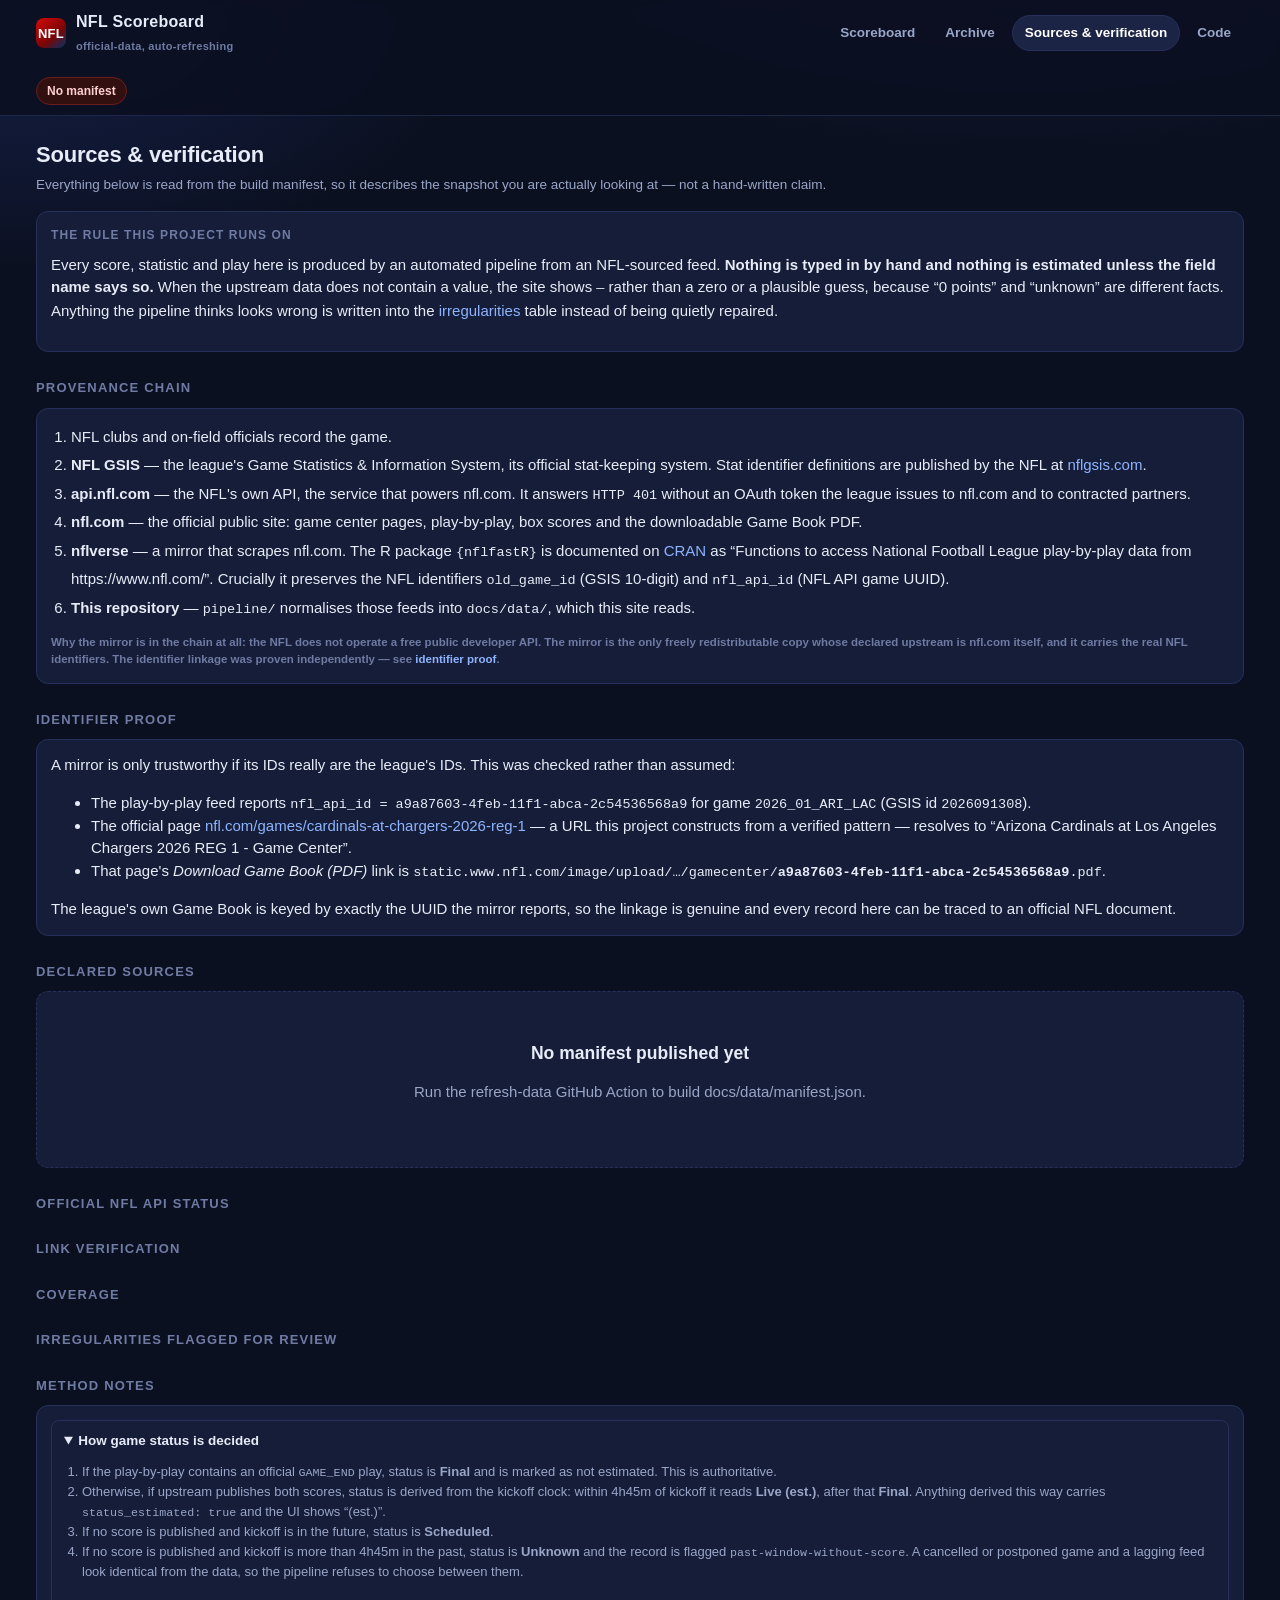
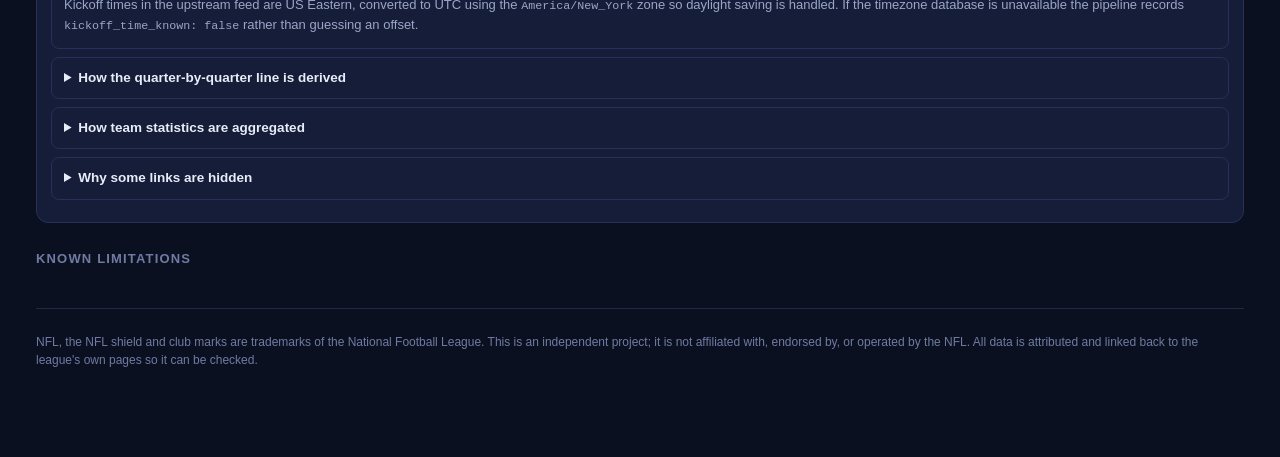
==== docs/sources.html @ b6e1b769 "feat: NFL scoreboard for every game 1999-present, built only from NFL-sourced data Implements the pr" ====
<!DOCTYPE html>
<html lang="en">
<head>
<meta charset="utf-8">
<meta name="viewport" content="width=device-width, initial-scale=1">
<title>Sources &amp; verification &mdash; NFL Scoreboard</title>
<meta name="description" content="The provenance chain, HTTP verification evidence, official NFL links, flagged irregularities and known limitations behind this scoreboard.">
<meta name="color-scheme" content="dark">
<link rel="stylesheet" href="assets/css/style.css">
</head>
<body>
<a class="skip-link" href="#main">Skip to sources</a>

<header class="site-head">
  <div class="site-head__inner">
    <div class="brand">
      <span class="brand__mark" aria-hidden="true">NFL</span>
      <span>
        <span class="brand__name">NFL Scoreboard</span><br>
        <span class="brand__sub">official-data, auto-refreshing</span>
      </span>
    </div>
    <nav class="nav" aria-label="Primary">
      <a href="index.html">Scoreboard</a>
      <a href="history.html">Archive</a>
      <a href="sources.html" aria-current="page">Sources &amp; verification</a>
      <a href="https://github.com/buffedlizard55-lab/NFLMAIN" rel="noopener noreferrer external">Code</a>
    </nav>
  </div>
  <div class="statusbar" id="statusbar" role="status" aria-live="polite">
    <span class="pill"><span class="dot"></span> Loading manifest&hellip;</span>
  </div>
</header>

<main class="wrap" id="main">
  <h1 class="page-title">Sources &amp; verification</h1>
  <p class="page-sub">Everything below is read from the build manifest, so it describes the
    snapshot you are actually looking at &mdash; not a hand-written claim.</p>

  <div id="notices"></div>

  <section class="panel">
    <h3>The rule this project runs on</h3>
    <p style="margin-top:0">Every score, statistic and play here is produced by an automated
      pipeline from an NFL-sourced feed. <strong>Nothing is typed in by hand and nothing is
      estimated unless the field name says so.</strong> When the upstream data does not
      contain a value, the site shows <span class="mono">&mdash;</span> rather than a zero
      or a plausible guess, because &ldquo;0 points&rdquo; and &ldquo;unknown&rdquo; are
      different facts. Anything the pipeline thinks looks wrong is written into the
      <a href="#irregularities">irregularities</a> table instead of being quietly repaired.</p>
  </section>

  <h2 class="section-title" id="chain">Provenance chain</h2>
  <section class="panel">
    <ol style="margin:0;padding-left:20px;line-height:1.9">
      <li>NFL clubs and on-field officials record the game.</li>
      <li><strong>NFL GSIS</strong> &mdash; the league's Game Statistics &amp; Information System,
        its official stat-keeping system. Stat identifier definitions are published by the NFL at
        <a href="http://www.nflgsis.com/gsis/Documentation/Partners/StatIDs.html" rel="noopener noreferrer external">nflgsis.com</a>.</li>
      <li><strong>api.nfl.com</strong> &mdash; the NFL's own API, the service that powers nfl.com.
        It answers <span class="mono">HTTP 401</span> without an OAuth token the league issues to
        nfl.com and to contracted partners.</li>
      <li><strong>nfl.com</strong> &mdash; the official public site: game center pages,
        play-by-play, box scores and the downloadable Game Book PDF.</li>
      <li><strong>nflverse</strong> &mdash; a mirror that scrapes nfl.com. The R package
        <span class="mono">{nflfastR}</span> is documented on
        <a href="https://cran.r-project.org/web/packages/nflfastR/refman/nflfastR.html" rel="noopener noreferrer external">CRAN</a>
        as &ldquo;Functions to access National Football League play-by-play data from
        https://www.nfl.com/&rdquo;. Crucially it preserves the NFL identifiers
        <span class="mono">old_game_id</span> (GSIS 10-digit) and
        <span class="mono">nfl_api_id</span> (NFL API game UUID).</li>
      <li><strong>This repository</strong> &mdash; <span class="mono">pipeline/</span> normalises
        those feeds into <span class="mono">docs/data/</span>, which this site reads.</li>
    </ol>
    <p class="card__meta" style="margin-bottom:0"><strong>Why the mirror is in the chain at all:</strong>
      the NFL does not operate a free public developer API. The mirror is the only freely
      redistributable copy whose declared upstream is nfl.com itself, and it carries the real NFL
      identifiers. The identifier linkage was proven independently &mdash; see
      <a href="#id-proof">identifier proof</a>.</p>
  </section>

  <h2 class="section-title" id="id-proof">Identifier proof</h2>
  <section class="panel">
    <p style="margin-top:0">A mirror is only trustworthy if its IDs really are the league's IDs.
      This was checked rather than assumed:</p>
    <ul style="margin-top:0">
      <li>The play-by-play feed reports <span class="mono">nfl_api_id =
        a9a87603-4feb-11f1-abca-2c54536568a9</span> for game
        <span class="mono">2026_01_ARI_LAC</span> (GSIS id <span class="mono">2026091308</span>).</li>
      <li>The official page
        <a href="https://www.nfl.com/games/cardinals-at-chargers-2026-reg-1" rel="noopener noreferrer external">nfl.com/games/cardinals-at-chargers-2026-reg-1</a>
        &mdash; a URL this project constructs from a verified pattern &mdash; resolves to
        &ldquo;Arizona Cardinals at Los Angeles Chargers 2026 REG 1 - Game Center&rdquo;.</li>
      <li>That page's <em>Download Game Book (PDF)</em> link is
        <span class="mono">static.www.nfl.com/image/upload/&hellip;/gamecenter/<strong>a9a87603-4feb-11f1-abca-2c54536568a9</strong>.pdf</span>.</li>
    </ul>
    <p style="margin-bottom:0">The league's own Game Book is keyed by exactly the UUID the mirror
      reports, so the linkage is genuine and every record here can be traced to an official NFL
      document.</p>
  </section>

  <h2 class="section-title" id="sources">Declared sources</h2>
  <div id="sourcesHost"><div class="spinner" role="progressbar" aria-label="Loading"></div></div>

  <h2 class="section-title" id="official-api">Official NFL API status</h2>
  <div id="apiHost"></div>

  <h2 class="section-title" id="links">Link verification</h2>
  <div id="linksHost"></div>

  <h2 class="section-title" id="coverage">Coverage</h2>
  <div id="coverageHost"></div>

  <h2 class="section-title" id="irregularities">Irregularities flagged for review</h2>
  <div id="irrHost"></div>

  <h2 class="section-title" id="method">Method notes</h2>
  <section class="panel">
    <details class="detail" open>
      <summary>How game status is decided</summary>
      <div>
        <ol style="margin:0;padding-left:18px">
          <li>If the play-by-play contains an official <span class="mono">GAME_END</span> play,
            status is <strong>Final</strong> and is marked as not estimated. This is authoritative.</li>
          <li>Otherwise, if upstream publishes both scores, status is derived from the kickoff
            clock: within 4h45m of kickoff it reads <strong>Live (est.)</strong>, after that
            <strong>Final</strong>. Anything derived this way carries
            <span class="mono">status_estimated: true</span> and the UI shows &ldquo;(est.)&rdquo;.</li>
          <li>If no score is published and kickoff is in the future, status is <strong>Scheduled</strong>.</li>
          <li>If no score is published and kickoff is more than 4h45m in the past, status is
            <strong>Unknown</strong> and the record is flagged
            <span class="mono">past-window-without-score</span>. A cancelled or postponed game and a
            lagging feed look identical from the data, so the pipeline refuses to choose between them.</li>
        </ol>
        <p style="margin-bottom:0">Kickoff times in the upstream feed are US Eastern, converted to UTC
          using the <span class="mono">America/New_York</span> zone so daylight saving is handled.
          If the timezone database is unavailable the pipeline records
          <span class="mono">kickoff_time_known: false</span> rather than guessing an offset.</p>
      </div>
    </details>
    <details class="detail">
      <summary>How the quarter-by-quarter line is derived</summary>
      <div>Taken from the running score published on each official play
        (<span class="mono">total_home_score</span> / <span class="mono">total_away_score</span>).
        Each quarter's points are the difference from the previous quarter's running total. Quarters
        with no scored plays upstream are omitted rather than shown as zero. The line is cross-checked
        against the scheduled final score and any disagreement is flagged.</div>
    </details>
    <details class="detail">
      <summary>How team statistics are aggregated</summary>
      <div>Every team and player figure on a game page is a sum of the per-play values published
        upstream. Nothing is modelled, projected or estimated. Fields the feed does not publish for a
        game (for example time of possession on older seasons) render as
        <span class="mono">&mdash;</span>.</div>
    </details>
    <details class="detail">
      <summary>Why some links are hidden</summary>
      <div><span class="mono">pipeline/verify_links.py</span> fetches the nfl.com URLs this project
        constructs and records the real HTTP outcome. A link that did not resolve is hidden and
        reported below, because a link to a 404 is worse than no link. Links that were not sampled are
        still shown: the URL pattern itself was verified against live nfl.com pages.</div>
    </details>
  </section>

  <h2 class="section-title" id="limits">Known limitations</h2>
  <div id="limitsHost"></div>

  <footer class="site-foot">
    <p>NFL, the NFL shield and club marks are trademarks of the National Football League. This is an
      independent project; it is not affiliated with, endorsed by, or operated by the NFL. All data is
      attributed and linked back to the league's own pages so it can be checked.</p>
    <p id="footMeta"></p>
  </footer>
</main>

<script src="assets/js/common.js"></script>
<script src="assets/js/sources.js"></script>
</body>
</html>
---- docs/assets/css/style.css ----
/* ==========================================================================
   NFLMAIN scoreboard - single stylesheet, no external dependencies.

   Deliberately dependency-free: no CDN, no webfont, no framework. A GitHub Pages
   site that waits on a third-party asset is a site that breaks when that asset
   changes. System fonts + hand-written CSS = fewer ways to fail.
   ========================================================================== */

:root {
  --bg: #0b1020;
  --bg-2: #111831;
  --panel: #151d38;
  --panel-2: #1b2444;
  --line: #26305a;
  --line-soft: #1e2748;
  --text: #e8ecf8;
  --text-dim: #9aa6c8;
  --text-faint: #6f7ba3;
  --accent: #d50a0a;
  --accent-2: #013369;
  --ok: #2ecc71;
  --warn: #f5a623;
  --bad: #ff5b5b;
  --live: #ff3b30;
  --radius: 12px;
  --radius-sm: 8px;
  --shadow: 0 1px 2px rgba(0, 0, 0, .4), 0 8px 24px rgba(0, 0, 0, .25);
  --mono: ui-monospace, SFMono-Regular, "SF Mono", Menlo, Consolas, "Liberation Mono", monospace;
  --sans: -apple-system, BlinkMacSystemFont, "Segoe UI", Roboto, Helvetica, Arial, sans-serif;
}

* { box-sizing: border-box; }

html { -webkit-text-size-adjust: 100%; }

body {
  margin: 0;
  background:
    radial-gradient(1200px 600px at 80% -10%, #1a2450 0%, transparent 60%),
    radial-gradient(900px 500px at 0% 0%, #16204a 0%, transparent 55%),
    var(--bg);
  color: var(--text);
  font-family: var(--sans);
  font-size: 15px;
  line-height: 1.5;
  min-height: 100vh;
}

a { color: #8fb4ff; text-decoration: none; }
a:hover { text-decoration: underline; }

code, .mono { font-family: var(--mono); font-size: .9em; }

/* ---------------------------------------------------------------- layout */

.wrap { max-width: 1240px; margin: 0 auto; padding: 0 16px 64px; }

.skip-link {
  position: absolute; left: -9999px; top: 0;
  background: var(--accent); color: #fff; padding: 8px 14px; border-radius: 0 0 8px 0;
  z-index: 100;
}
.skip-link:focus { left: 0; }

/* ---------------------------------------------------------------- header */

.site-head {
  position: sticky; top: 0; z-index: 40;
  background: rgba(11, 16, 32, .92);
  backdrop-filter: saturate(140%) blur(8px);
  border-bottom: 1px solid var(--line-soft);
}
.site-head__inner {
  max-width: 1240px; margin: 0 auto; padding: 10px 16px;
  display: flex; align-items: center; gap: 16px; flex-wrap: wrap;
}
.brand { display: flex; align-items: center; gap: 10px; font-weight: 800; letter-spacing: .3px; }
.brand__mark {
  width: 30px; height: 30px; border-radius: 8px; flex: 0 0 auto;
  background: linear-gradient(140deg, var(--accent) 0%, #7a0505 60%, var(--accent-2) 100%);
  display: grid; place-items: center; font-size: 13px; color: #fff; font-weight: 900;
}
.brand__name { font-size: 16px; }
.brand__sub { font-size: 11px; color: var(--text-faint); font-weight: 600; }

.nav { display: flex; gap: 4px; margin-left: auto; flex-wrap: wrap; }
.nav a {
  padding: 7px 12px; border-radius: 999px; color: var(--text-dim);
  font-weight: 600; font-size: 13.5px; border: 1px solid transparent;
}
.nav a:hover { color: var(--text); background: var(--panel); text-decoration: none; }
.nav a[aria-current="page"] {
  color: #fff; background: var(--panel-2); border-color: var(--line);
}

/* ---------------------------------------------------------------- status bar */

.statusbar {
  display: flex; align-items: center; gap: 10px; flex-wrap: wrap;
  padding: 10px 16px; max-width: 1240px; margin: 0 auto;
  font-size: 12.5px; color: var(--text-dim);
}
.pill {
  display: inline-flex; align-items: center; gap: 6px;
  padding: 4px 10px; border-radius: 999px;
  background: var(--panel); border: 1px solid var(--line);
  font-weight: 600; font-size: 12px; white-space: nowrap;
}
.pill--ok { color: #baf5d0; border-color: #1d5c3a; background: #10311f; }
.pill--warn { color: #ffe2b0; border-color: #6b4a12; background: #33240a; }
.pill--bad { color: #ffd0d0; border-color: #6b1d1d; background: #331010; }
.pill--live { color: #fff; border-color: #7a1a14; background: #3a100c; }
.dot {
  width: 7px; height: 7px; border-radius: 50%; background: currentColor; flex: 0 0 auto;
}
.dot--pulse { animation: pulse 1.6s ease-in-out infinite; }
@keyframes pulse { 0%, 100% { opacity: 1; } 50% { opacity: .25; } }

/* ---------------------------------------------------------------- controls */

.controls {
  display: flex; gap: 10px; flex-wrap: wrap; align-items: flex-end;
  background: var(--panel); border: 1px solid var(--line);
  border-radius: var(--radius); padding: 14px; margin: 16px 0;
}
.field { display: flex; flex-direction: column; gap: 5px; }
.field > label { font-size: 11px; text-transform: uppercase; letter-spacing: .07em; color: var(--text-faint); font-weight: 700; }
select, input[type="search"], input[type="text"], input[type="number"] {
  background: var(--bg-2); color: var(--text);
  border: 1px solid var(--line); border-radius: var(--radius-sm);
  padding: 8px 10px; font-size: 14px; font-family: inherit; min-width: 130px;
}
select:focus, input:focus, button:focus-visible, a:focus-visible {
  outline: 2px solid #6d9dff; outline-offset: 2px;
}
input[type="search"] { min-width: 220px; }

.btn {
  background: var(--panel-2); color: var(--text); border: 1px solid var(--line);
  border-radius: var(--radius-sm); padding: 8px 14px; font-size: 14px;
  font-weight: 600; cursor: pointer; font-family: inherit;
}
.btn:hover { background: #222c54; }
.btn--primary { background: var(--accent); border-color: #a00808; color: #fff; }
.btn--primary:hover { background: #ef1414; }
.btn:disabled { opacity: .45; cursor: not-allowed; }

.seg { display: inline-flex; background: var(--bg-2); border: 1px solid var(--line); border-radius: var(--radius-sm); overflow: hidden; }
.seg button {
  background: transparent; border: 0; color: var(--text-dim); padding: 8px 13px;
  font-size: 13px; font-weight: 700; cursor: pointer; font-family: inherit;
}
.seg button[aria-pressed="true"] { background: var(--panel-2); color: #fff; }

.weeknav { display: flex; gap: 6px; overflow-x: auto; padding: 2px 0 6px; scrollbar-width: thin; }
.weeknav button {
  flex: 0 0 auto; background: var(--panel); border: 1px solid var(--line);
  color: var(--text-dim); border-radius: 999px; padding: 6px 12px;
  font-size: 12.5px; font-weight: 700; cursor: pointer; font-family: inherit;
}
.weeknav button[aria-pressed="true"] { background: var(--accent); border-color: var(--accent); color: #fff; }
.weeknav button .wnum { opacity: .8; font-weight: 600; }

/* ---------------------------------------------------------------- headings */

.page-title { font-size: 22px; margin: 22px 0 4px; font-weight: 800; letter-spacing: -.2px; }
.page-sub { color: var(--text-dim); margin: 0 0 16px; font-size: 13.5px; }
.section-title { font-size: 13px; text-transform: uppercase; letter-spacing: .09em; color: var(--text-faint); font-weight: 800; margin: 26px 0 10px; }

/* ---------------------------------------------------------------- game cards */

.grid {
  display: grid; gap: 12px;
  grid-template-columns: repeat(auto-fill, minmax(330px, 1fr));
}

.card {
  background: linear-gradient(180deg, var(--panel) 0%, var(--bg-2) 100%);
  border: 1px solid var(--line); border-radius: var(--radius);
  padding: 12px; display: flex; flex-direction: column; gap: 10px;
  box-shadow: var(--shadow); position: relative; overflow: hidden;
}
.card::before {
  content: ""; position: absolute; inset: 0 auto 0 0; width: 3px;
  background: var(--card-accent, var(--accent));
  opacity: .9;
}
.card--live { border-color: #6b2a22; }
.card--live::after {
  content: ""; position: absolute; inset: 0;
  background: radial-gradient(400px 120px at 100% 0%, rgba(255, 59, 48, .12), transparent 70%);
  pointer-events: none;
}
.card__top { display: flex; align-items: center; justify-content: space-between; gap: 8px; }
.card__meta { font-size: 11.5px; color: var(--text-faint); font-weight: 600; }

.badge {
  font-size: 10.5px; font-weight: 800; letter-spacing: .06em; text-transform: uppercase;
  padding: 3px 8px; border-radius: 999px; border: 1px solid var(--line);
  background: var(--bg-2); color: var(--text-dim); white-space: nowrap;
}
.badge--final { color: #cfd8f5; }
.badge--live { background: #4a120d; border-color: #8c2b21; color: #ffd7d3; }
.badge--sched { background: #0f2b1c; border-color: #1d5c3a; color: #baf5d0; }
.badge--unknown { background: #33240a; border-color: #6b4a12; color: #ffe2b0; }

.teamrow { display: grid; grid-template-columns: 28px 1fr auto; gap: 10px; align-items: center; }
.teamrow + .teamrow { margin-top: 6px; }
.teamrow__name { font-weight: 700; font-size: 14.5px; display: flex; align-items: baseline; gap: 7px; min-width: 0; }
.teamrow__abbr { font-size: 11px; color: var(--text-faint); font-weight: 700; letter-spacing: .05em; }
.teamrow__score { font-variant-numeric: tabular-nums; font-weight: 800; font-size: 19px; min-width: 34px; text-align: right; }
.teamrow--winner .teamrow__name { color: #fff; }
.teamrow--loser .teamrow__name, .teamrow--loser .teamrow__score { color: var(--text-dim); }
.teamrow--winner .teamrow__score { color: #fff; }

.logo {
  width: 28px; height: 28px; object-fit: contain; border-radius: 4px;
  background: #fff0; display: block;
}
.logo--sm { width: 20px; height: 20px; }
.logo--lg { width: 52px; height: 52px; }
.logo-ph {
  width: 28px; height: 28px; border-radius: 6px; display: grid; place-items: center;
  background: var(--panel-2); border: 1px solid var(--line);
  font-size: 10px; font-weight: 800; color: var(--text-dim);
}

.qline {
  display: grid; gap: 4px; font-size: 11.5px; color: var(--text-dim);
  border-top: 1px solid var(--line-soft); padding-top: 8px;
  font-variant-numeric: tabular-nums;
}
.qline table { width: 100%; border-collapse: collapse; }
.qline th, .qline td { text-align: center; padding: 2px 4px; font-weight: 600; }
.qline th { color: var(--text-faint); font-size: 10px; text-transform: uppercase; letter-spacing: .05em; }
.qline td:first-child, .qline th:first-child { text-align: left; }

.card__foot { display: flex; align-items: center; justify-content: space-between; gap: 8px; border-top: 1px solid var(--line-soft); padding-top: 8px; }
.card__venue { font-size: 11.5px; color: var(--text-faint); min-width: 0; overflow: hidden; text-overflow: ellipsis; white-space: nowrap; }
.card__links { display: flex; gap: 6px; flex: 0 0 auto; }
.linkbtn {
  font-size: 11.5px; font-weight: 700; padding: 4px 9px; border-radius: 999px;
  border: 1px solid var(--line); background: var(--bg-2); color: var(--text-dim);
}
.linkbtn:hover { color: #fff; border-color: #3a4a86; text-decoration: none; }
.linkbtn--nfl { color: #ffd7d3; border-color: #6b2a22; background: #2a100d; }
.linkbtn--nfl:hover { background: #3d1712; }

.flag {
  display: inline-flex; align-items: center; gap: 5px;
  font-size: 11px; color: #ffe2b0; background: #33240a;
  border: 1px solid #6b4a12; border-radius: 6px; padding: 2px 7px;
}

/* ---------------------------------------------------------------- game detail */

.gamehead {
  background: linear-gradient(180deg, var(--panel) 0%, var(--bg-2) 100%);
  border: 1px solid var(--line); border-radius: var(--radius);
  padding: 18px; margin: 16px 0; box-shadow: var(--shadow);
}
.matchup { display: grid; grid-template-columns: 1fr auto 1fr; gap: 16px; align-items: center; }
.matchup__side { display: flex; flex-direction: column; align-items: center; gap: 8px; text-align: center; }
.matchup__side--away { align-items: flex-start; text-align: left; }
.matchup__side--home { align-items: flex-end; text-align: right; }
.matchup__side .row { display: flex; align-items: center; gap: 10px; }
.matchup__side--home .row { flex-direction: row-reverse; }
.matchup__name { font-weight: 800; font-size: 17px; }
.matchup__score { font-size: 40px; font-weight: 900; line-height: 1; font-variant-numeric: tabular-nums; }
.matchup__mid { text-align: center; color: var(--text-dim); font-size: 12px; }
.matchup__record { font-size: 12px; color: var(--text-faint); }

@media (max-width: 640px) {
  .matchup { grid-template-columns: 1fr; gap: 12px; }
  .matchup__side, .matchup__side--away, .matchup__side--home { align-items: center; text-align: center; }
  .matchup__side--home .row { flex-direction: row; }
  .matchup__score { font-size: 32px; }
}

.panels { display: grid; gap: 12px; grid-template-columns: repeat(auto-fit, minmax(300px, 1fr)); }
.panel {
  background: var(--panel); border: 1px solid var(--line);
  border-radius: var(--radius); padding: 14px;
}
.panel h3 { margin: 0 0 10px; font-size: 12px; text-transform: uppercase; letter-spacing: .09em; color: var(--text-faint); }

.kv { display: grid; grid-template-columns: auto 1fr; gap: 4px 12px; font-size: 13px; }
.kv dt { color: var(--text-faint); }
.kv dd { margin: 0; font-weight: 600; text-align: right; word-break: break-word; }

table.data { width: 100%; border-collapse: collapse; font-size: 13px; }
table.data th {
  text-align: left; font-size: 10.5px; text-transform: uppercase; letter-spacing: .06em;
  color: var(--text-faint); border-bottom: 1px solid var(--line); padding: 6px 8px;
  position: sticky; top: 0; background: var(--panel); z-index: 1;
}
table.data td { padding: 6px 8px; border-bottom: 1px solid var(--line-soft); vertical-align: top; }
table.data tbody tr:hover { background: var(--panel-2); }
table.data td.num, table.data th.num { text-align: right; font-variant-numeric: tabular-nums; }
table.data tr.is-score td { background: rgba(213, 10, 10, .08); }
table.data tr.is-score:hover td { background: rgba(213, 10, 10, .14); }

.pbp-scroll { max-height: 68vh; overflow: auto; border: 1px solid var(--line); border-radius: var(--radius-sm); }
.pbp-desc { max-width: 62ch; }
.pbp-clock { font-family: var(--mono); font-size: 12px; color: var(--text-dim); white-space: nowrap; }
.tag {
  display: inline-block; font-size: 10px; font-weight: 800; letter-spacing: .04em;
  padding: 1px 6px; border-radius: 4px; background: var(--panel-2);
  border: 1px solid var(--line); color: var(--text-dim); margin-left: 6px;
  text-transform: uppercase; vertical-align: 1px;
}
.tag--td { background: #3a100c; border-color: #8c2b21; color: #ffd7d3; }
.tag--fg { background: #33240a; border-color: #6b4a12; color: #ffe2b0; }
.tag--to { background: #10233a; border-color: #1d4a6b; color: #cfe8ff; }
.tag--pen { background: #2a1030; border-color: #6b2a7a; color: #f0d7ff; }

/* ---------------------------------------------------------------- archive */

.season-grid { display: grid; gap: 10px; grid-template-columns: repeat(auto-fill, minmax(150px, 1fr)); }
.season-card {
  background: var(--panel); border: 1px solid var(--line); border-radius: var(--radius-sm);
  padding: 12px; cursor: pointer; text-align: left; font-family: inherit; color: var(--text);
}
.season-card:hover { border-color: #3a4a86; background: var(--panel-2); }
.season-card[aria-pressed="true"] { border-color: var(--accent); background: #2a100d; }
.season-card__yr { font-size: 19px; font-weight: 800; }
.season-card__n { font-size: 11.5px; color: var(--text-faint); }

.list { display: flex; flex-direction: column; gap: 6px; }
.list-row {
  display: grid; grid-template-columns: 76px 1fr auto auto; gap: 10px; align-items: center;
  background: var(--panel); border: 1px solid var(--line); border-radius: var(--radius-sm);
  padding: 9px 12px;
}
.list-row:hover { border-color: #3a4a86; }
.list-row__wk { font-size: 11.5px; color: var(--text-faint); font-weight: 700; }
.list-row__teams { font-weight: 600; font-size: 14px; min-width: 0; overflow: hidden; text-overflow: ellipsis; white-space: nowrap; }
.list-row__score { font-weight: 800; font-variant-numeric: tabular-nums; }

/* ---------------------------------------------------------------- notices */

.notice {
  border: 1px solid var(--line); border-radius: var(--radius);
  padding: 12px 14px; margin: 12px 0; font-size: 13.5px; background: var(--panel);
}
.notice--warn { border-color: #6b4a12; background: #241a08; color: #ffe9c4; }
.notice--bad { border-color: #6b1d1d; background: #260e0e; color: #ffd6d6; }
.notice--info { border-color: #1d4a6b; background: #0c1c2c; color: #d3e8ff; }
.notice h4 { margin: 0 0 6px; font-size: 12px; text-transform: uppercase; letter-spacing: .08em; }
.notice ul { margin: 6px 0 0; padding-left: 20px; }

.empty {
  text-align: center; padding: 48px 16px; color: var(--text-dim);
  border: 1px dashed var(--line); border-radius: var(--radius); background: var(--panel);
}
.empty h3 { margin: 0 0 6px; color: var(--text); }

.spinner {
  width: 22px; height: 22px; border-radius: 50%;
  border: 3px solid var(--line); border-top-color: var(--accent);
  animation: spin .8s linear infinite; margin: 24px auto;
}
@keyframes spin { to { transform: rotate(360deg); } }

/* ---------------------------------------------------------------- footer */

.site-foot {
  border-top: 1px solid var(--line-soft); margin-top: 40px; padding: 20px 0;
  color: var(--text-faint); font-size: 12px;
}
.site-foot p { margin: 4px 0; }
.site-foot a { color: var(--text-dim); }

.src-table { width: 100%; border-collapse: collapse; font-size: 12.5px; }
.src-table th, .src-table td { text-align: left; padding: 7px 8px; border-bottom: 1px solid var(--line-soft); vertical-align: top; }
.src-table th { color: var(--text-faint); font-size: 10.5px; text-transform: uppercase; letter-spacing: .06em; }
.src-table code { font-size: 11.5px; word-break: break-all; }

.chip {
  display: inline-block; padding: 2px 8px; border-radius: 999px; font-size: 11px;
  font-weight: 700; background: var(--panel-2); border: 1px solid var(--line);
  color: var(--text-dim); margin: 0 4px 4px 0;
}
.chip--official { color: #ffd7d3; border-color: #6b2a22; background: #2a100d; }
.chip--crosscheck { color: #ffe2b0; border-color: #6b4a12; background: #33240a; }
.chip--retired { color: var(--text-faint); text-decoration: line-through; }

details.detail { border: 1px solid var(--line); border-radius: var(--radius-sm); background: var(--panel); margin-bottom: 8px; }
details.detail > summary { cursor: pointer; padding: 10px 12px; font-weight: 700; font-size: 13.5px; }
details.detail > div { padding: 0 12px 12px; font-size: 13px; color: var(--text-dim); }

.sr-only {
  position: absolute; width: 1px; height: 1px; padding: 0; margin: -1px;
  overflow: hidden; clip: rect(0, 0, 0, 0); white-space: nowrap; border: 0;
}

@media (prefers-reduced-motion: reduce) {
  * { animation: none !important; transition: none !important; }
}
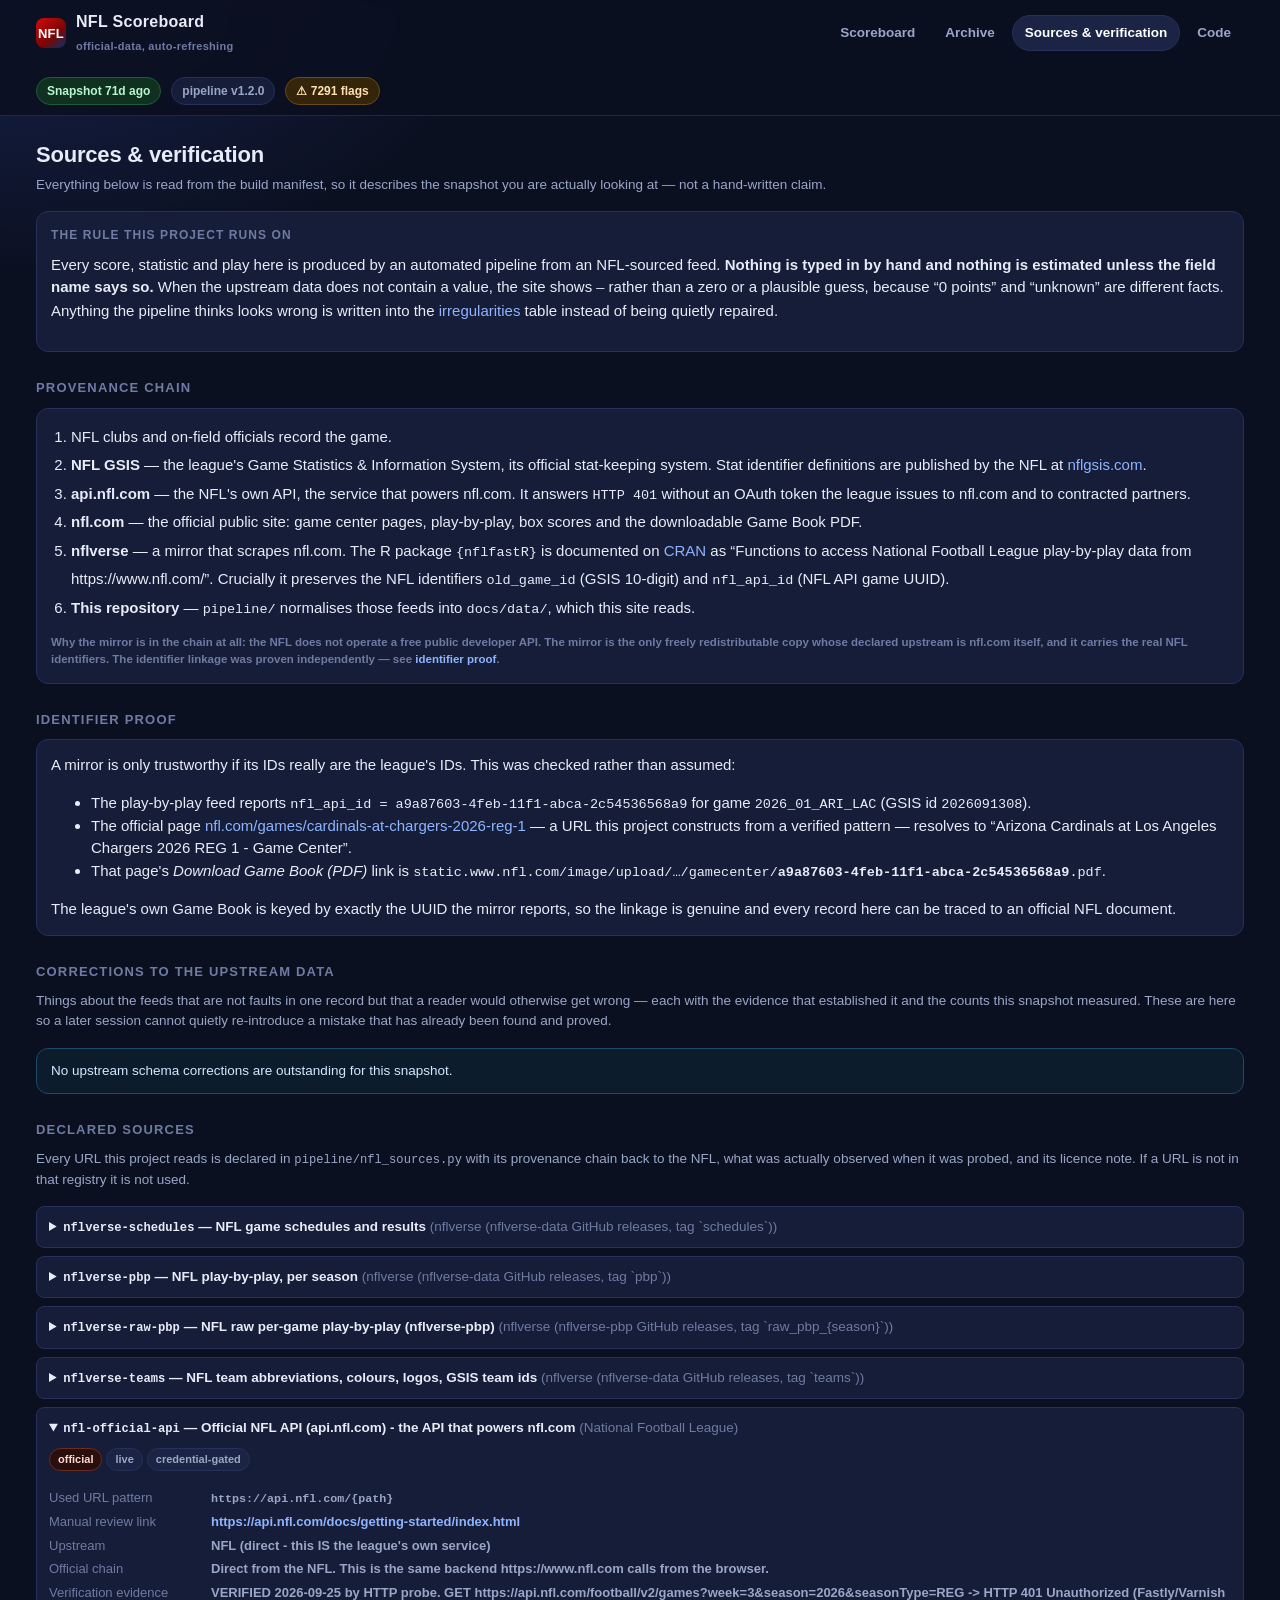
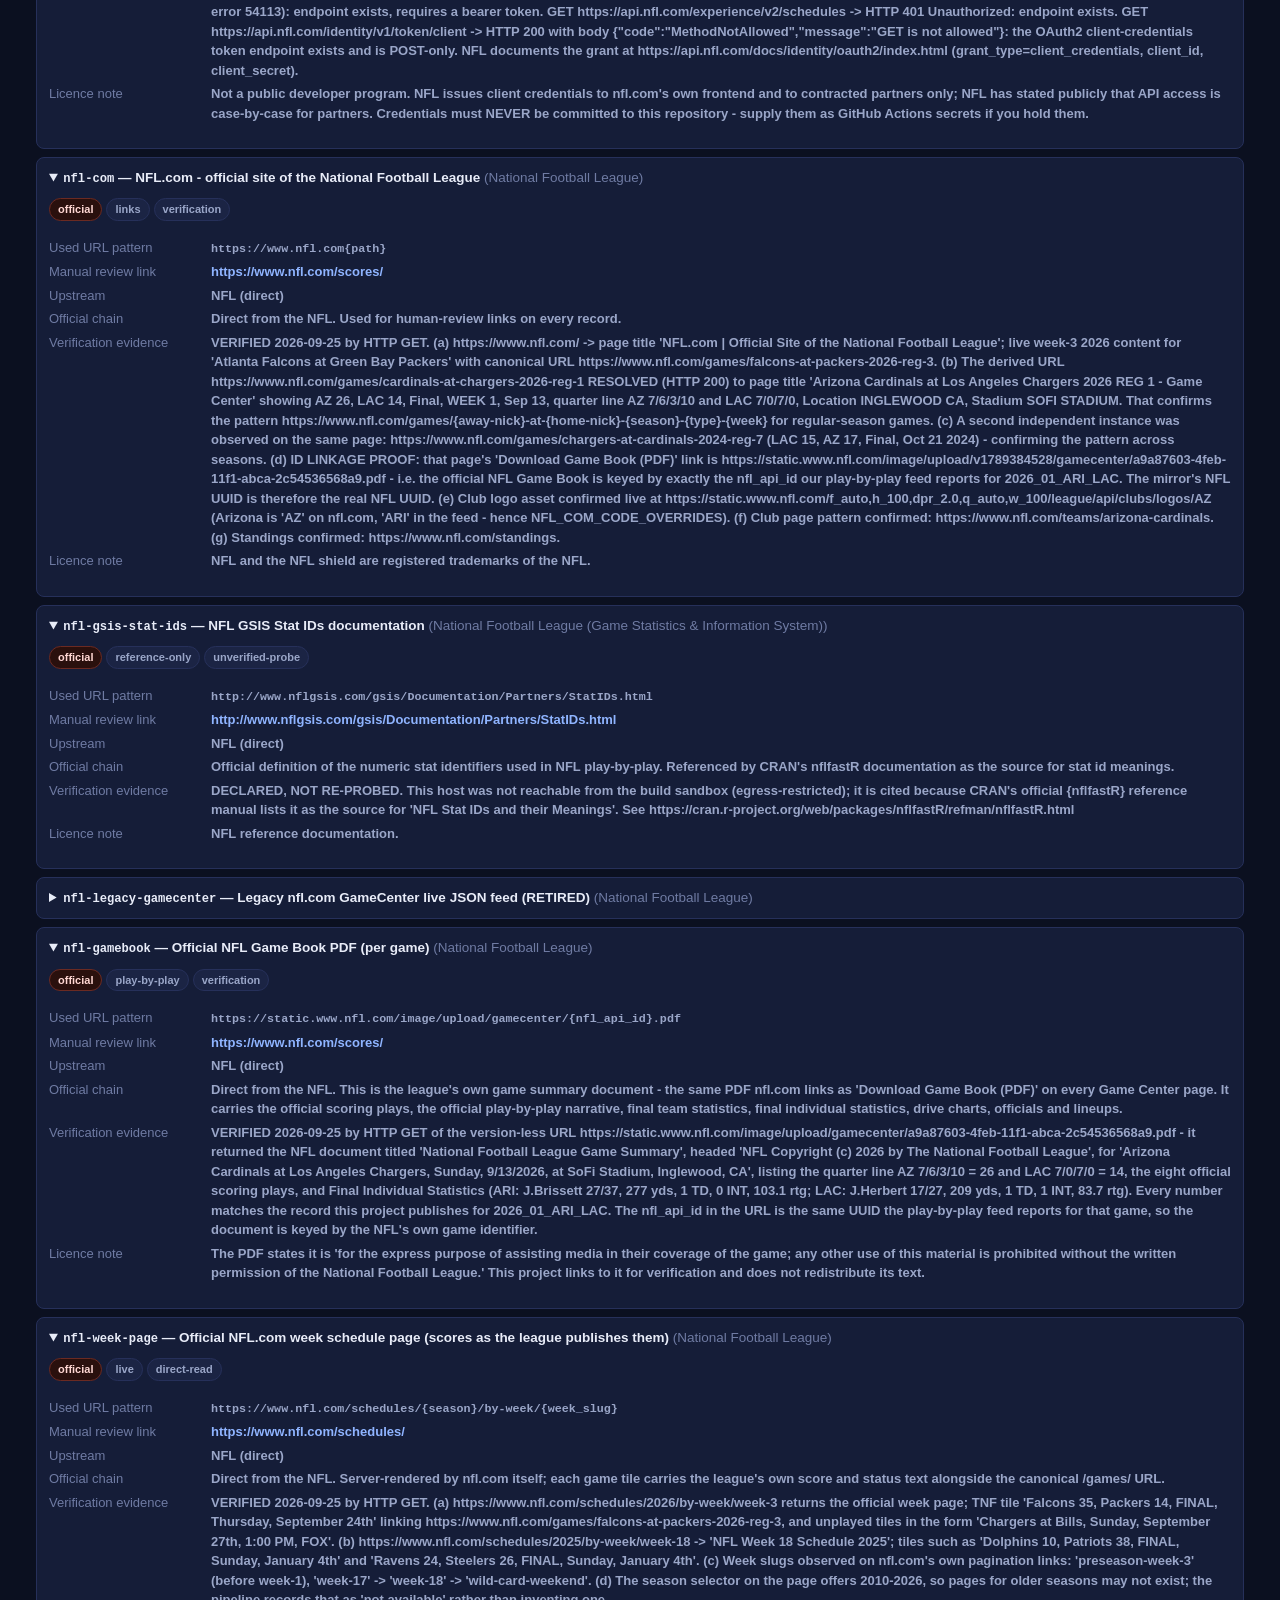
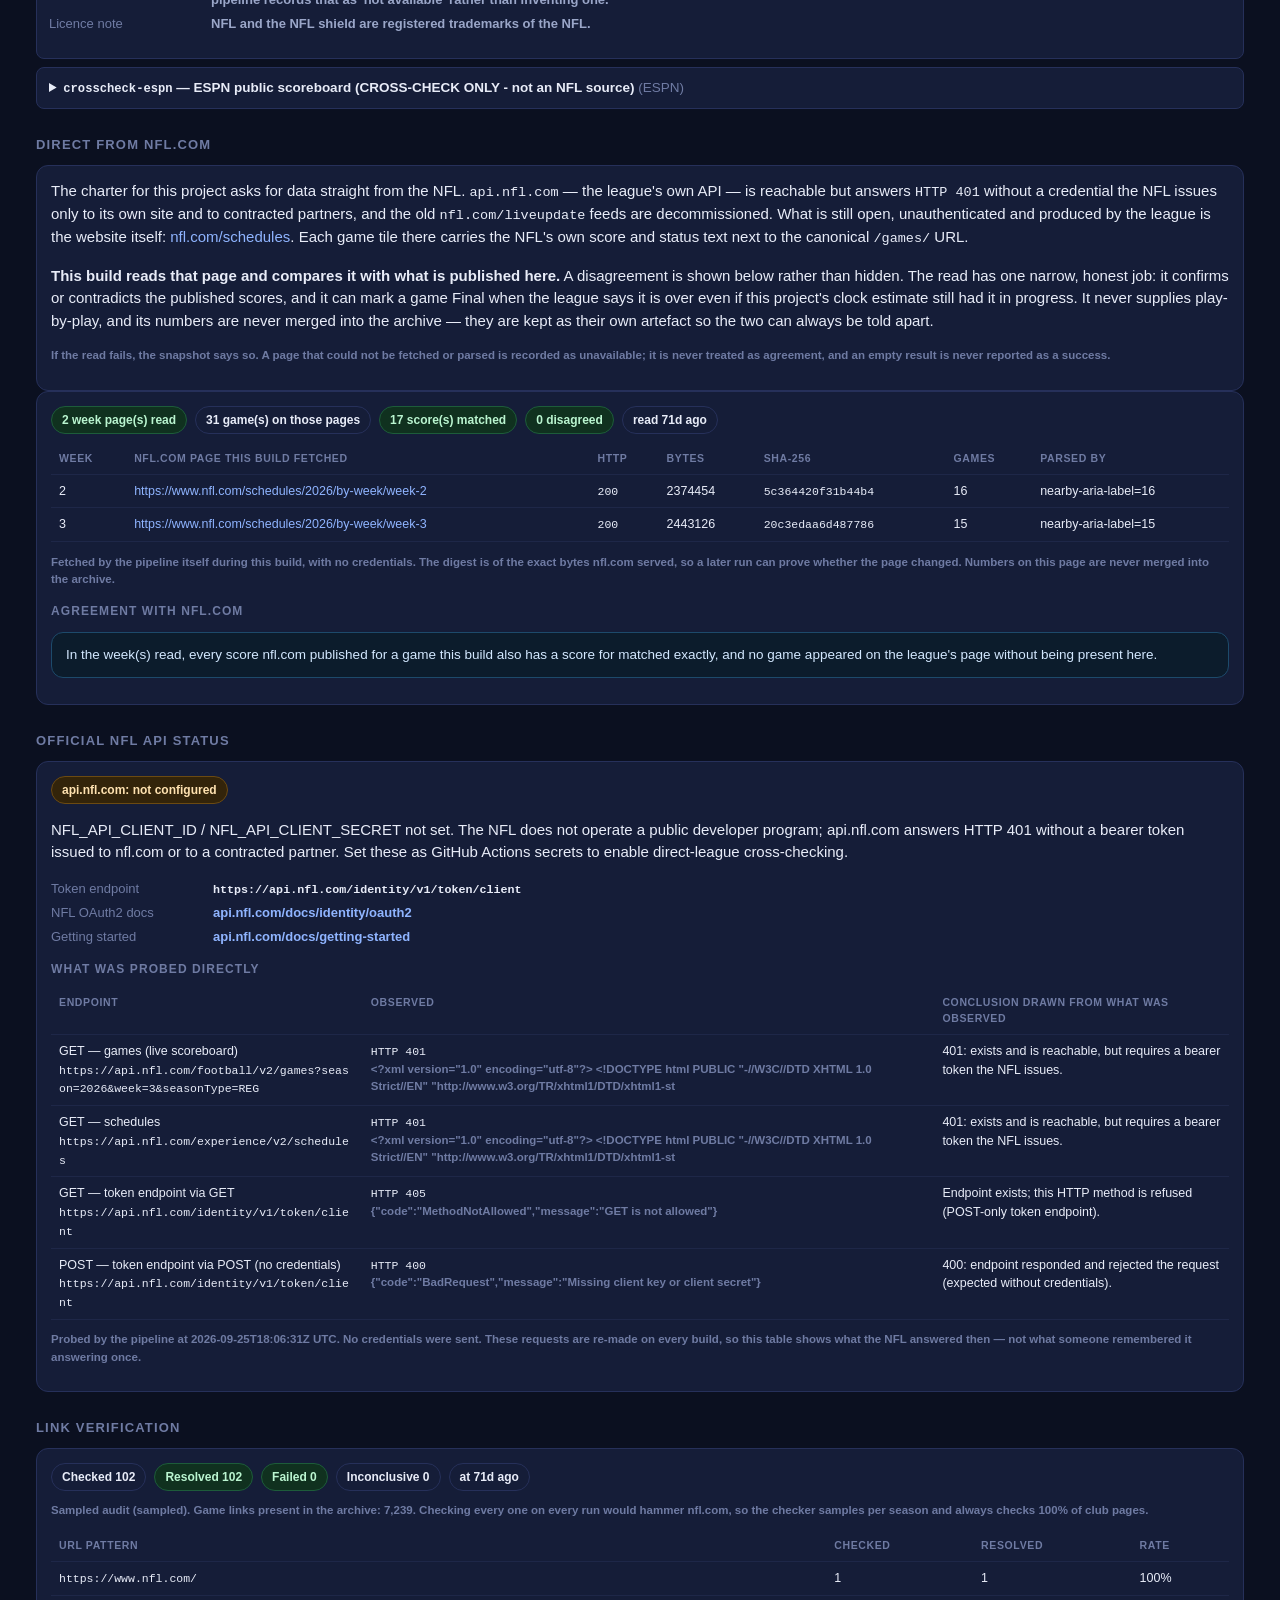
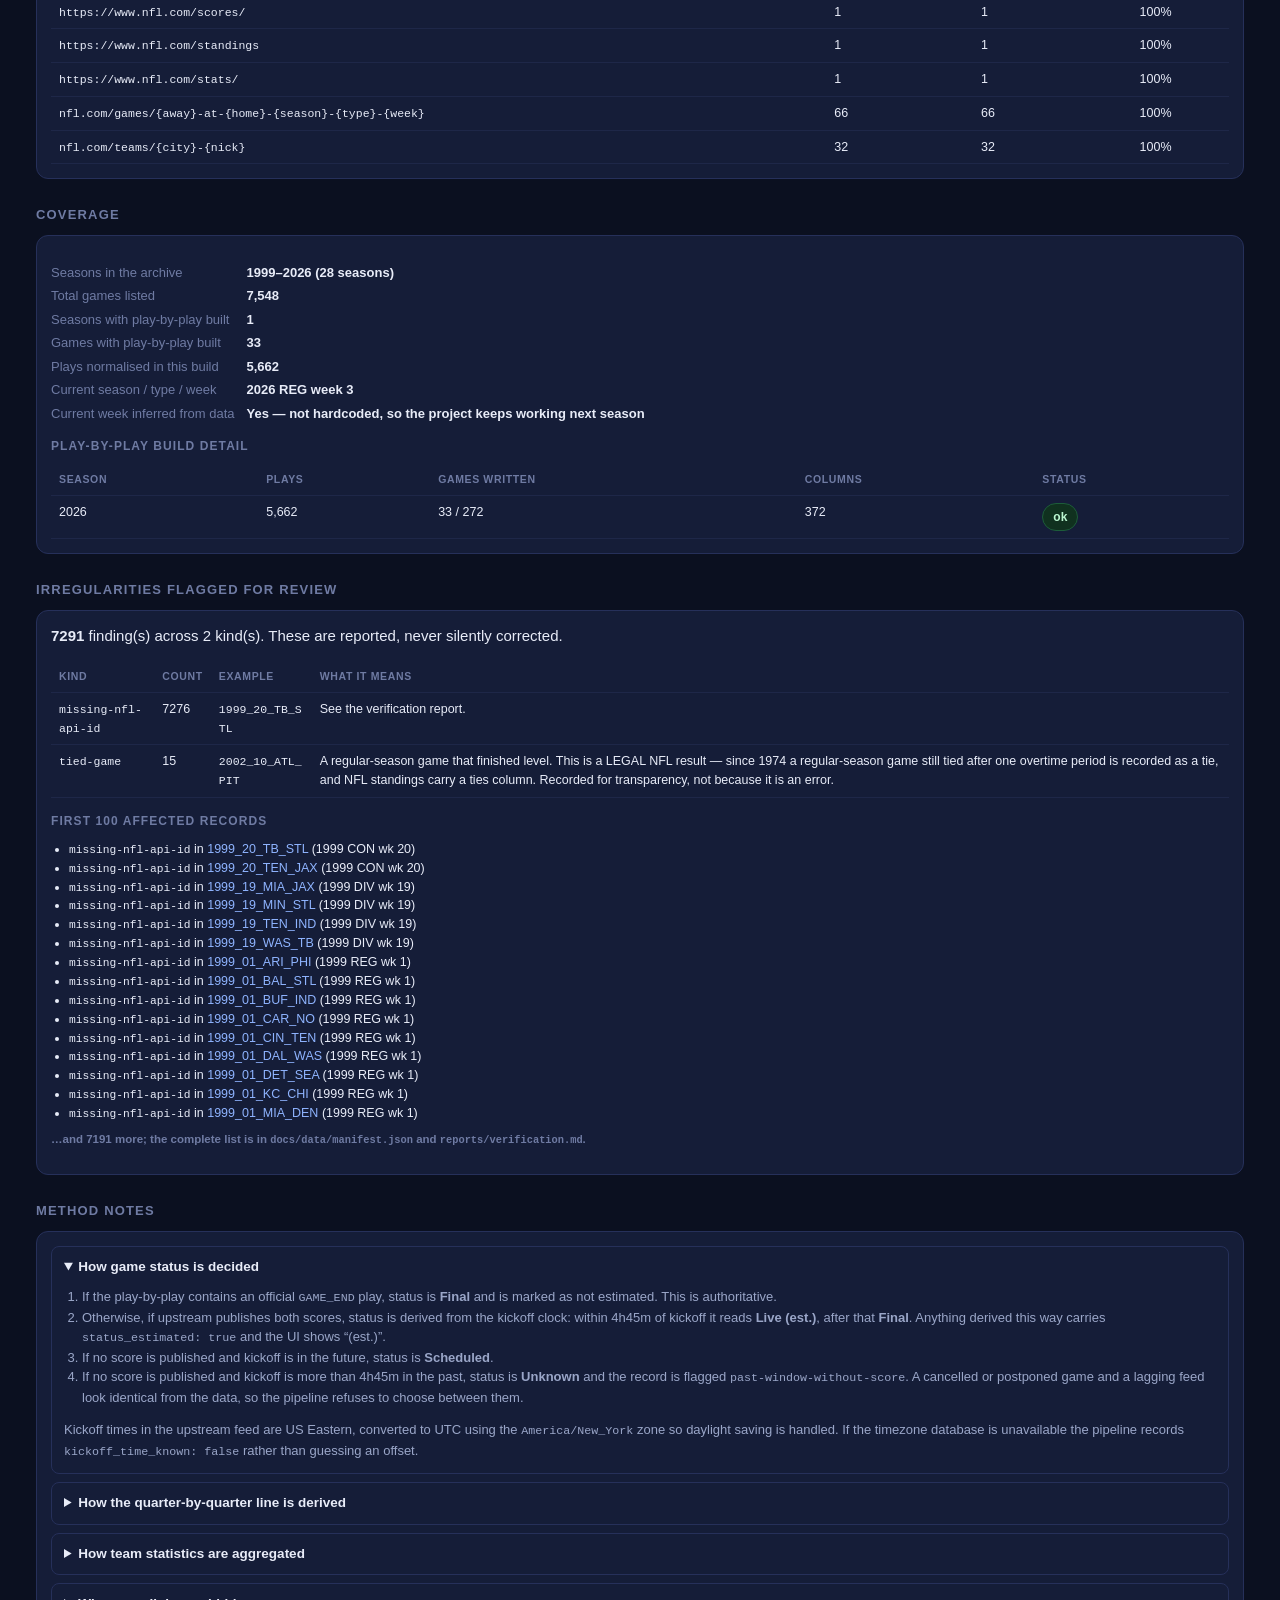
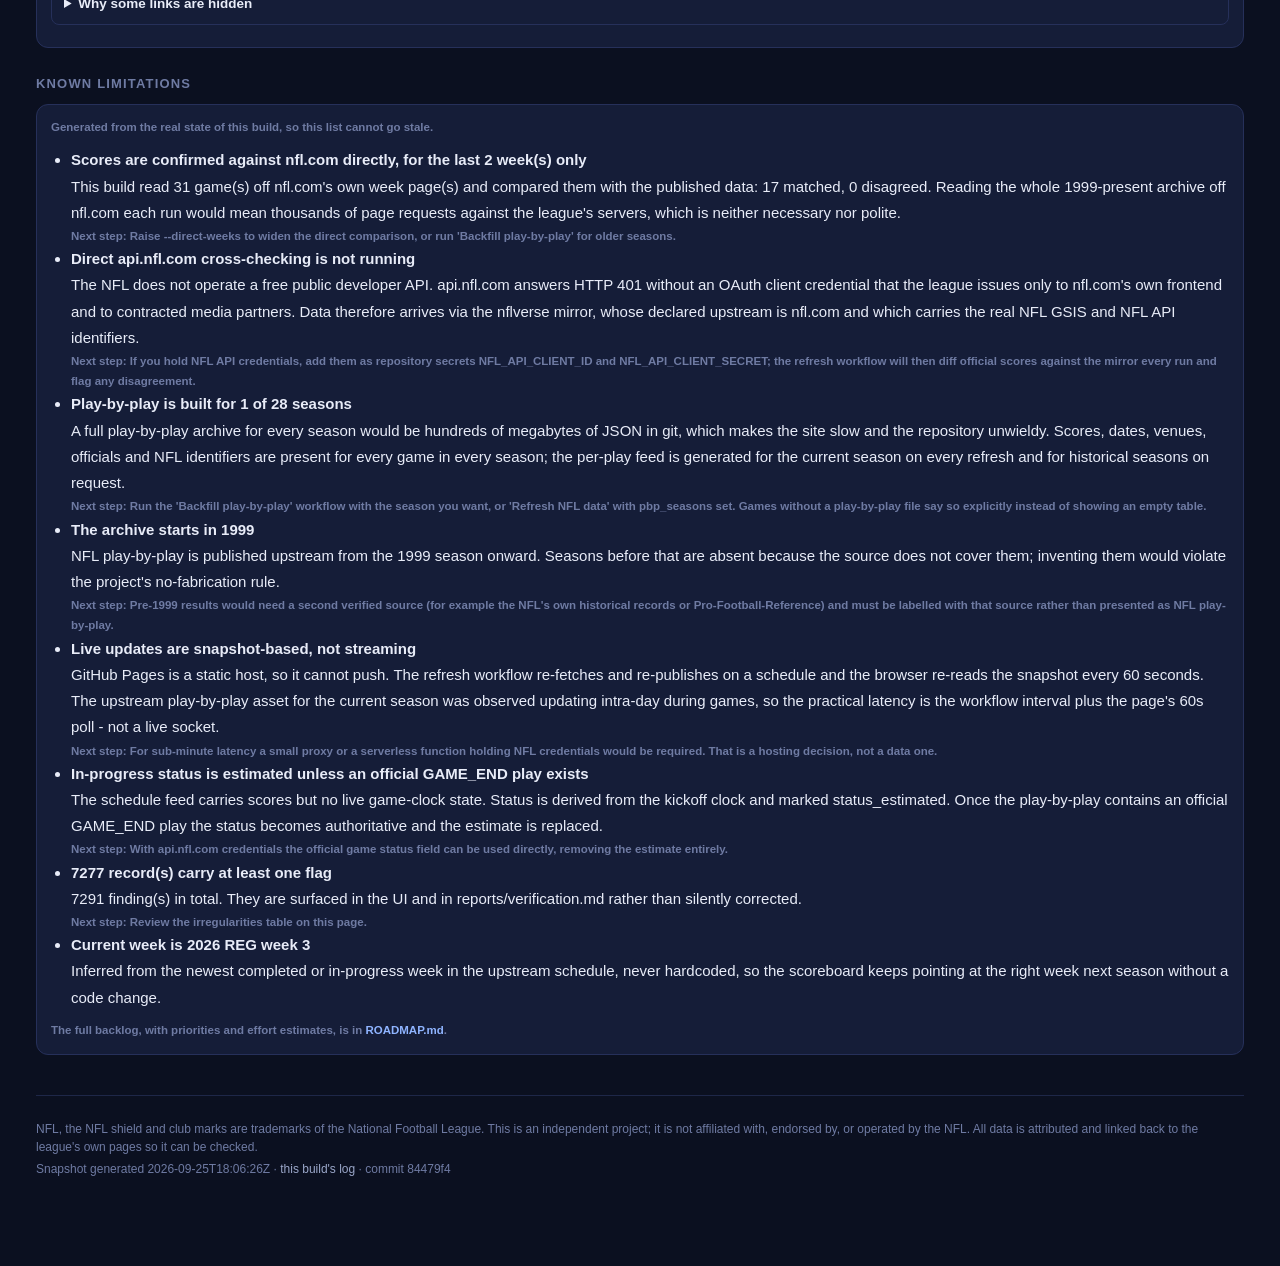
==== commit de739faa: "fix(nfl-direct): correct two defects the live run exposed, and the identifier mix-up The first live " ====
--- a/docs/sources.html
+++ b/docs/sources.html
@@ -99,8 +99,42 @@
       document.</p>
   </section>
 
+  <h2 class="section-title" id="caveats">Corrections to the upstream data</h2>
+  <p class="page-sub">Things about the feeds that are not faults in one record but that a
+    reader would otherwise get wrong &mdash; each with the evidence that established it and
+    the counts this snapshot measured. These are here so a later session cannot quietly
+    re-introduce a mistake that has already been found and proved.</p>
+  <div id="caveatHost"></div>
+
   <h2 class="section-title" id="sources">Declared sources</h2>
+  <p class="page-sub">Every URL this project reads is declared in
+    <span class="mono">pipeline/nfl_sources.py</span> with its provenance chain back to the NFL,
+    what was actually observed when it was probed, and its licence note. If a URL is not in that
+    registry it is not used.</p>
   <div id="sourcesHost"><div class="spinner" role="progressbar" aria-label="Loading"></div></div>
+
+  <h2 class="section-title" id="direct">Direct from nfl.com</h2>
+  <section class="panel">
+    <p style="margin-top:0">The charter for this project asks for data straight from the NFL.
+      <span class="mono">api.nfl.com</span> &mdash; the league's own API &mdash; is reachable but
+      answers <span class="mono">HTTP 401</span> without a credential the NFL issues only to its
+      own site and to contracted partners, and the old
+      <span class="mono">nfl.com/liveupdate</span> feeds are decommissioned. What is still open,
+      unauthenticated and produced by the league is the website itself:
+      <a href="https://www.nfl.com/schedules/" rel="noopener noreferrer external">nfl.com/schedules</a>.
+      Each game tile there carries the NFL's own score and status text next to the canonical
+      <span class="mono">/games/</span> URL.</p>
+    <p><strong>This build reads that page and compares it with what is published here.</strong>
+      A disagreement is shown below rather than hidden. The read has one narrow, honest job:
+      it confirms or contradicts the published scores, and it can mark a game Final when the
+      league says it is over even if this project's clock estimate still had it in progress.
+      It never supplies play-by-play, and its numbers are never merged into the archive &mdash;
+      they are kept as their own artefact so the two can always be told apart.</p>
+    <p class="card__meta">If the read fails, the snapshot says so. A page that could not be
+      fetched or parsed is recorded as unavailable; it is never treated as agreement, and an
+      empty result is never reported as a success.</p>
+  </section>
+  <div id="directHost"></div>
 
   <h2 class="section-title" id="official-api">Official NFL API status</h2>
   <div id="apiHost"></div>
--- a/docs/assets/css/style.css
+++ b/docs/assets/css/style.css
@@ -389,6 +389,13 @@
 details.detail > summary { cursor: pointer; padding: 10px 12px; font-weight: 700; font-size: 13.5px; }
 details.detail > div { padding: 0 12px 12px; font-size: 13px; color: var(--text-dim); }
 
+/* Derived standings on the archive page */
+#standingsSection .muted { color: var(--text-faint); font-weight: 500; }
+table.standings tr.standings-row { cursor: pointer; }
+table.standings tr.standings-row.is-selected td { background: #2a100d; }
+table.standings td.rank { color: var(--text-faint); width: 2.2em; }
+table.standings td.team { white-space: nowrap; }
+
 .sr-only {
   position: absolute; width: 1px; height: 1px; padding: 0; margin: -1px;
   overflow: hidden; clip: rect(0, 0, 0, 0); white-space: nowrap; border: 0;
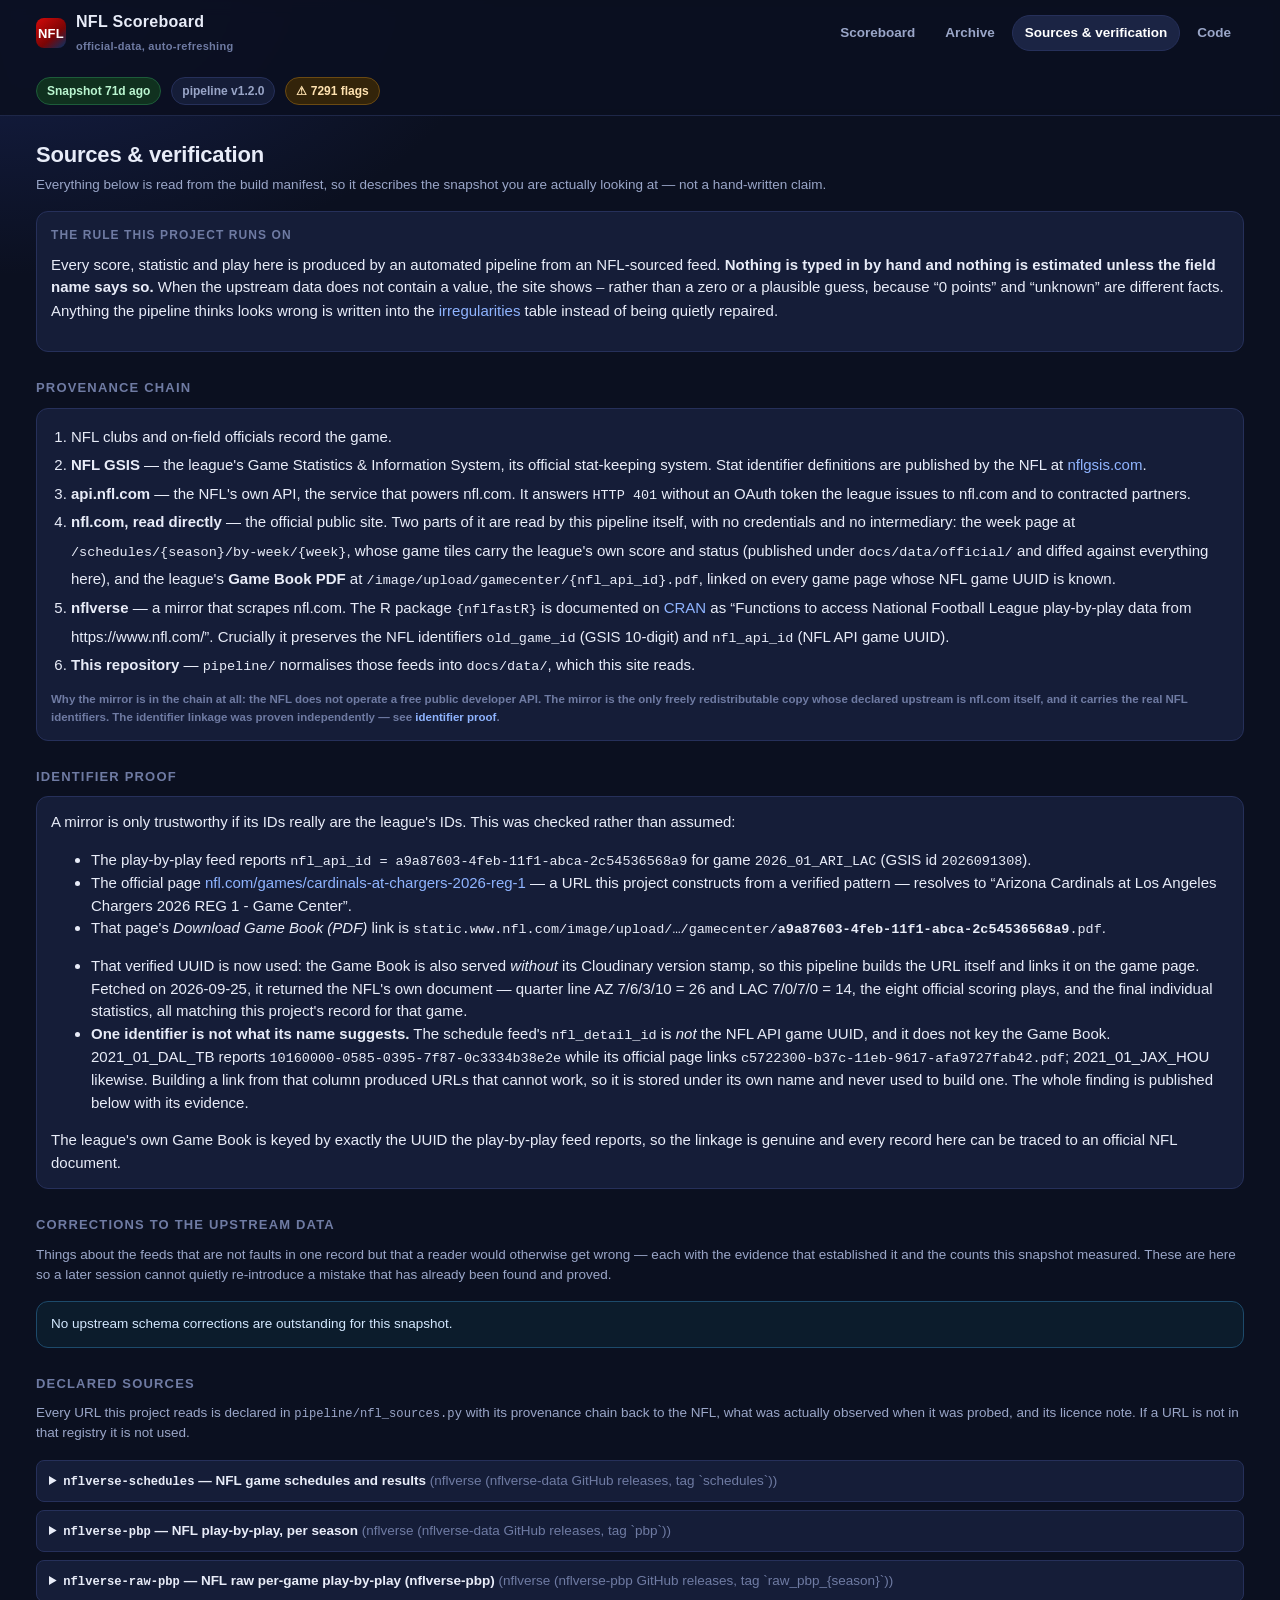
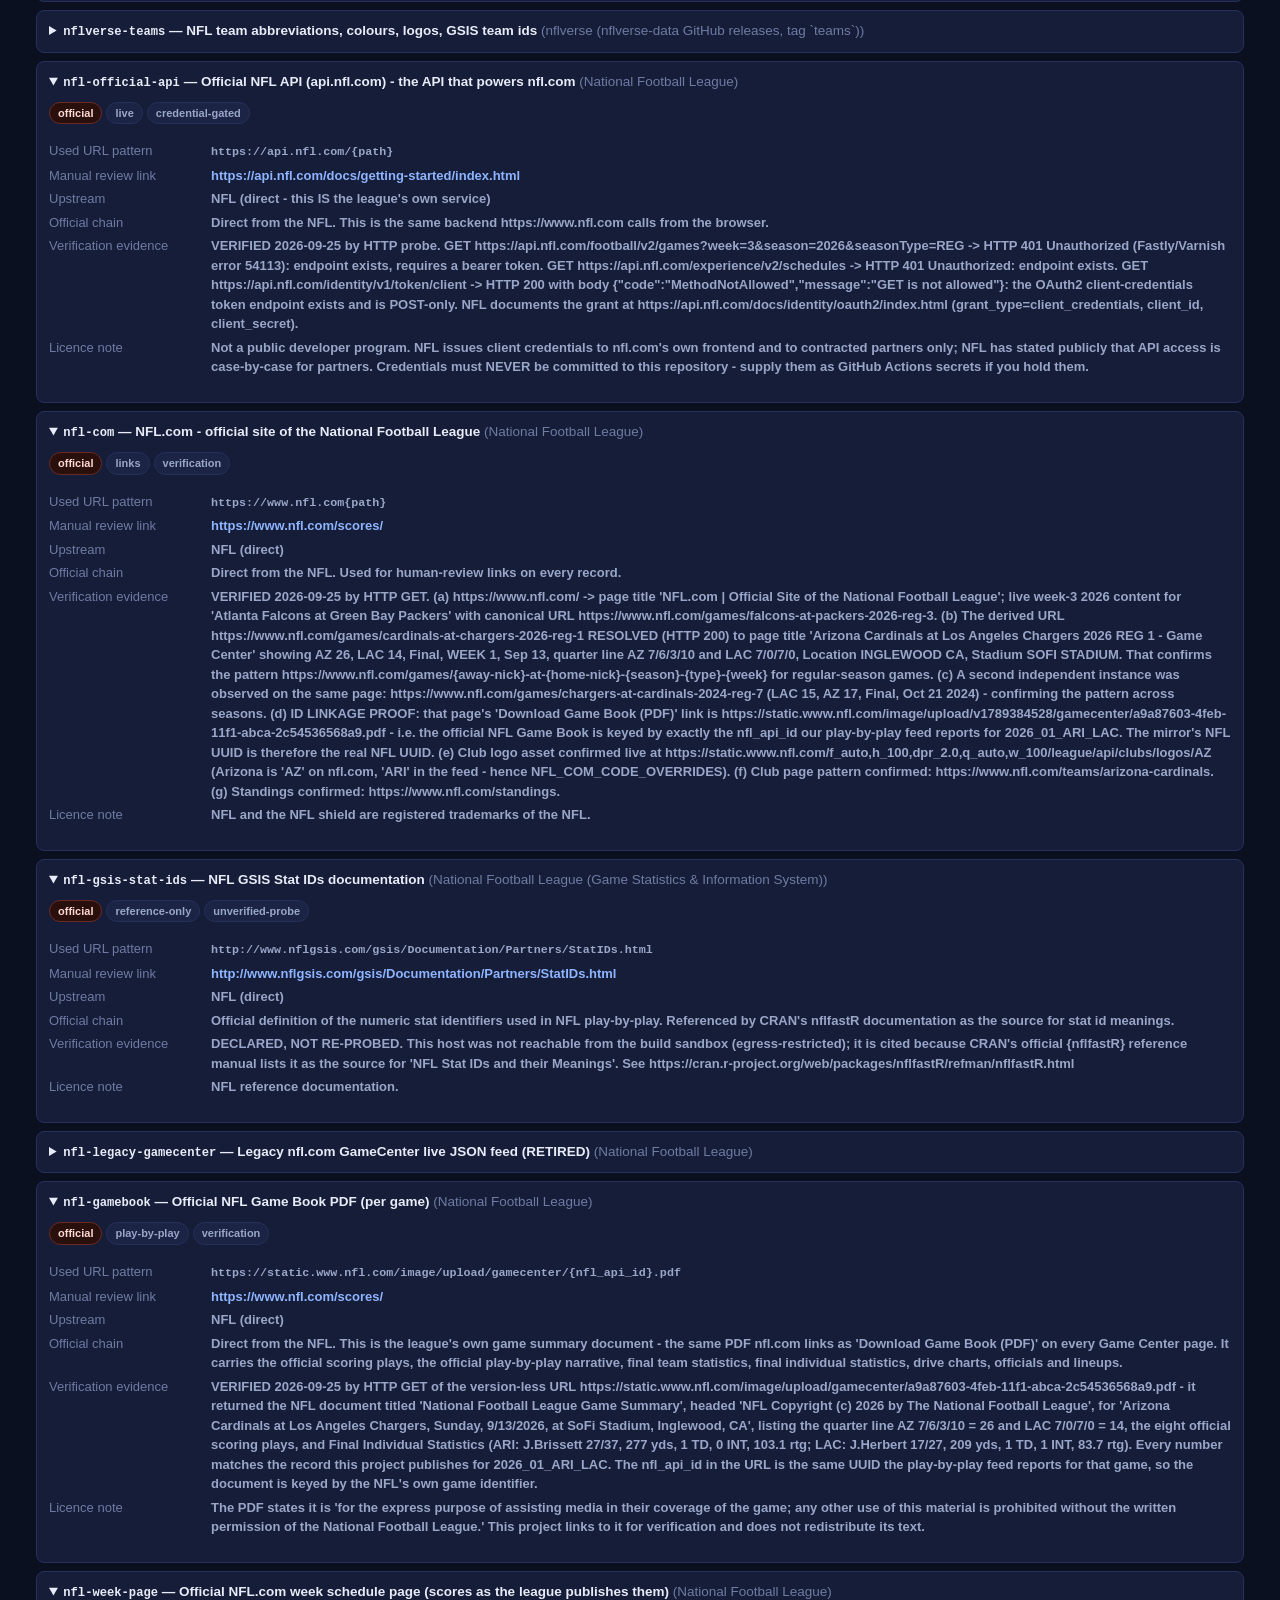
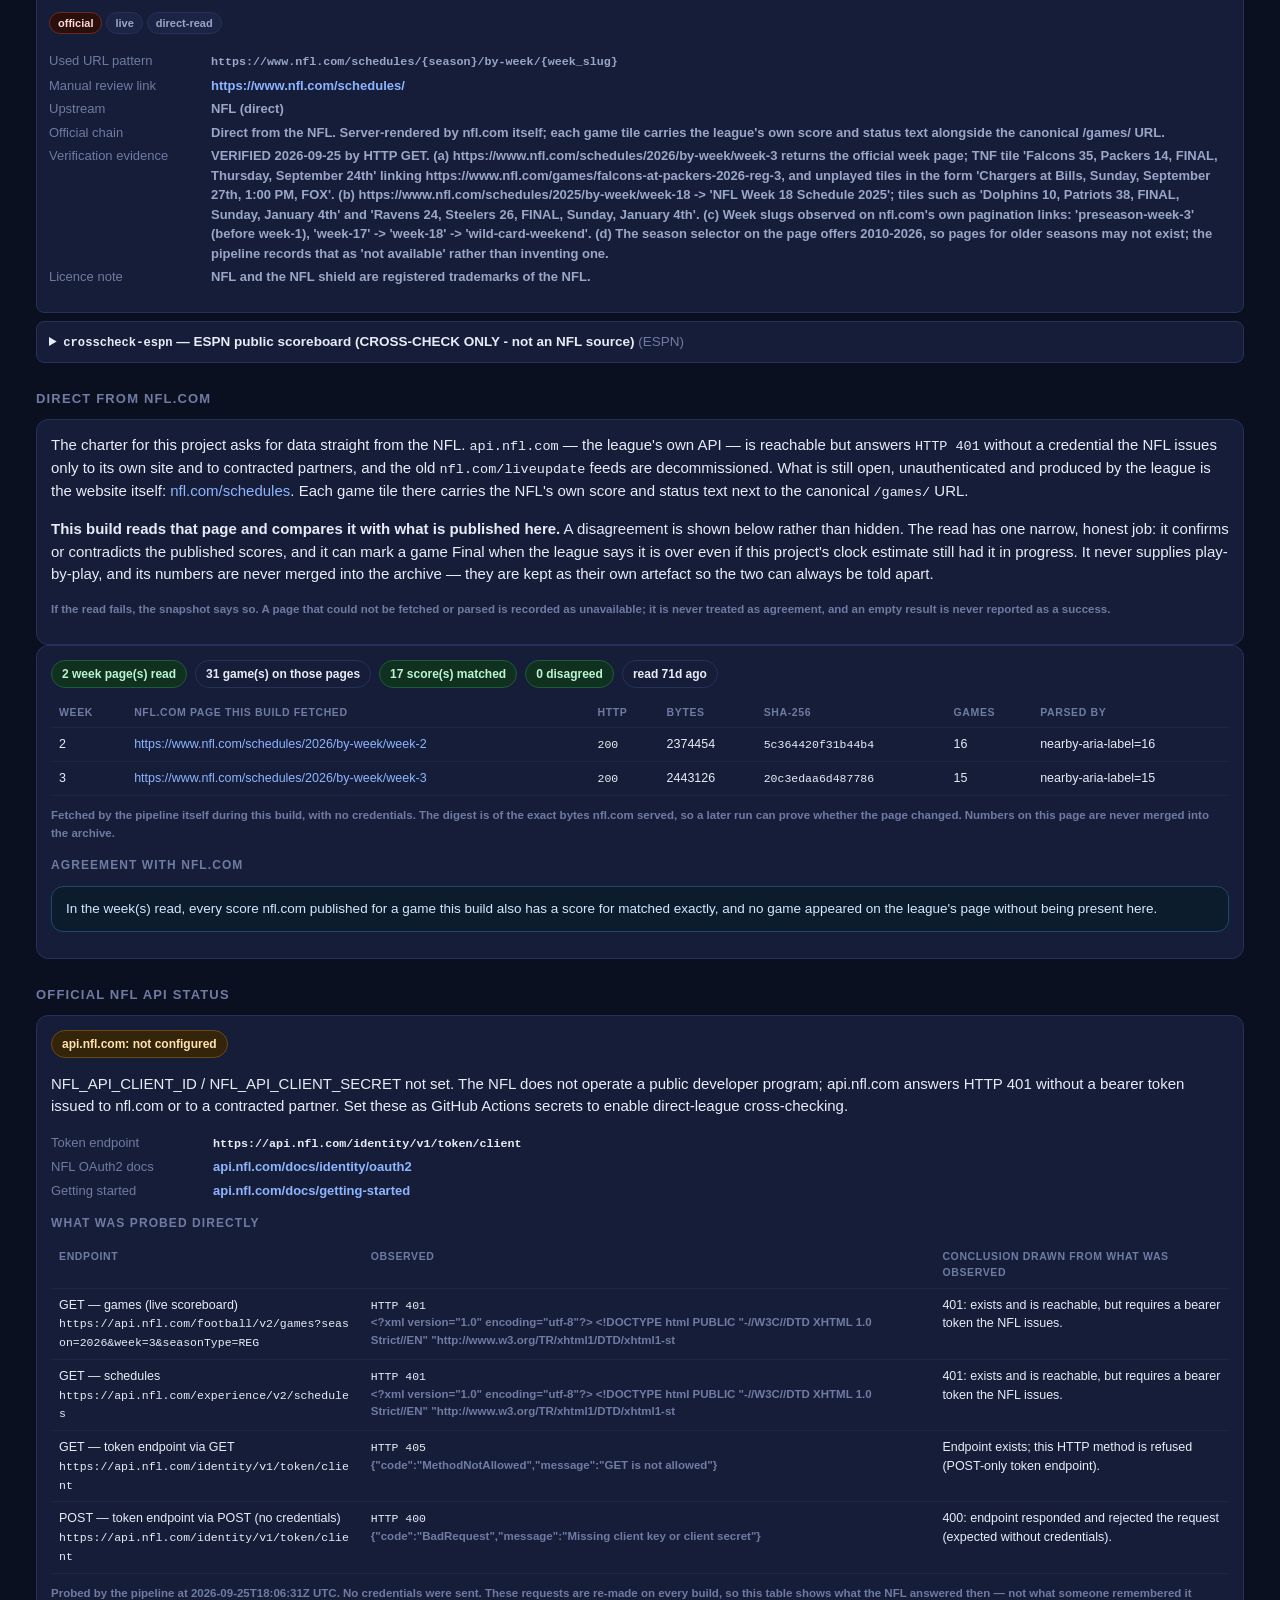
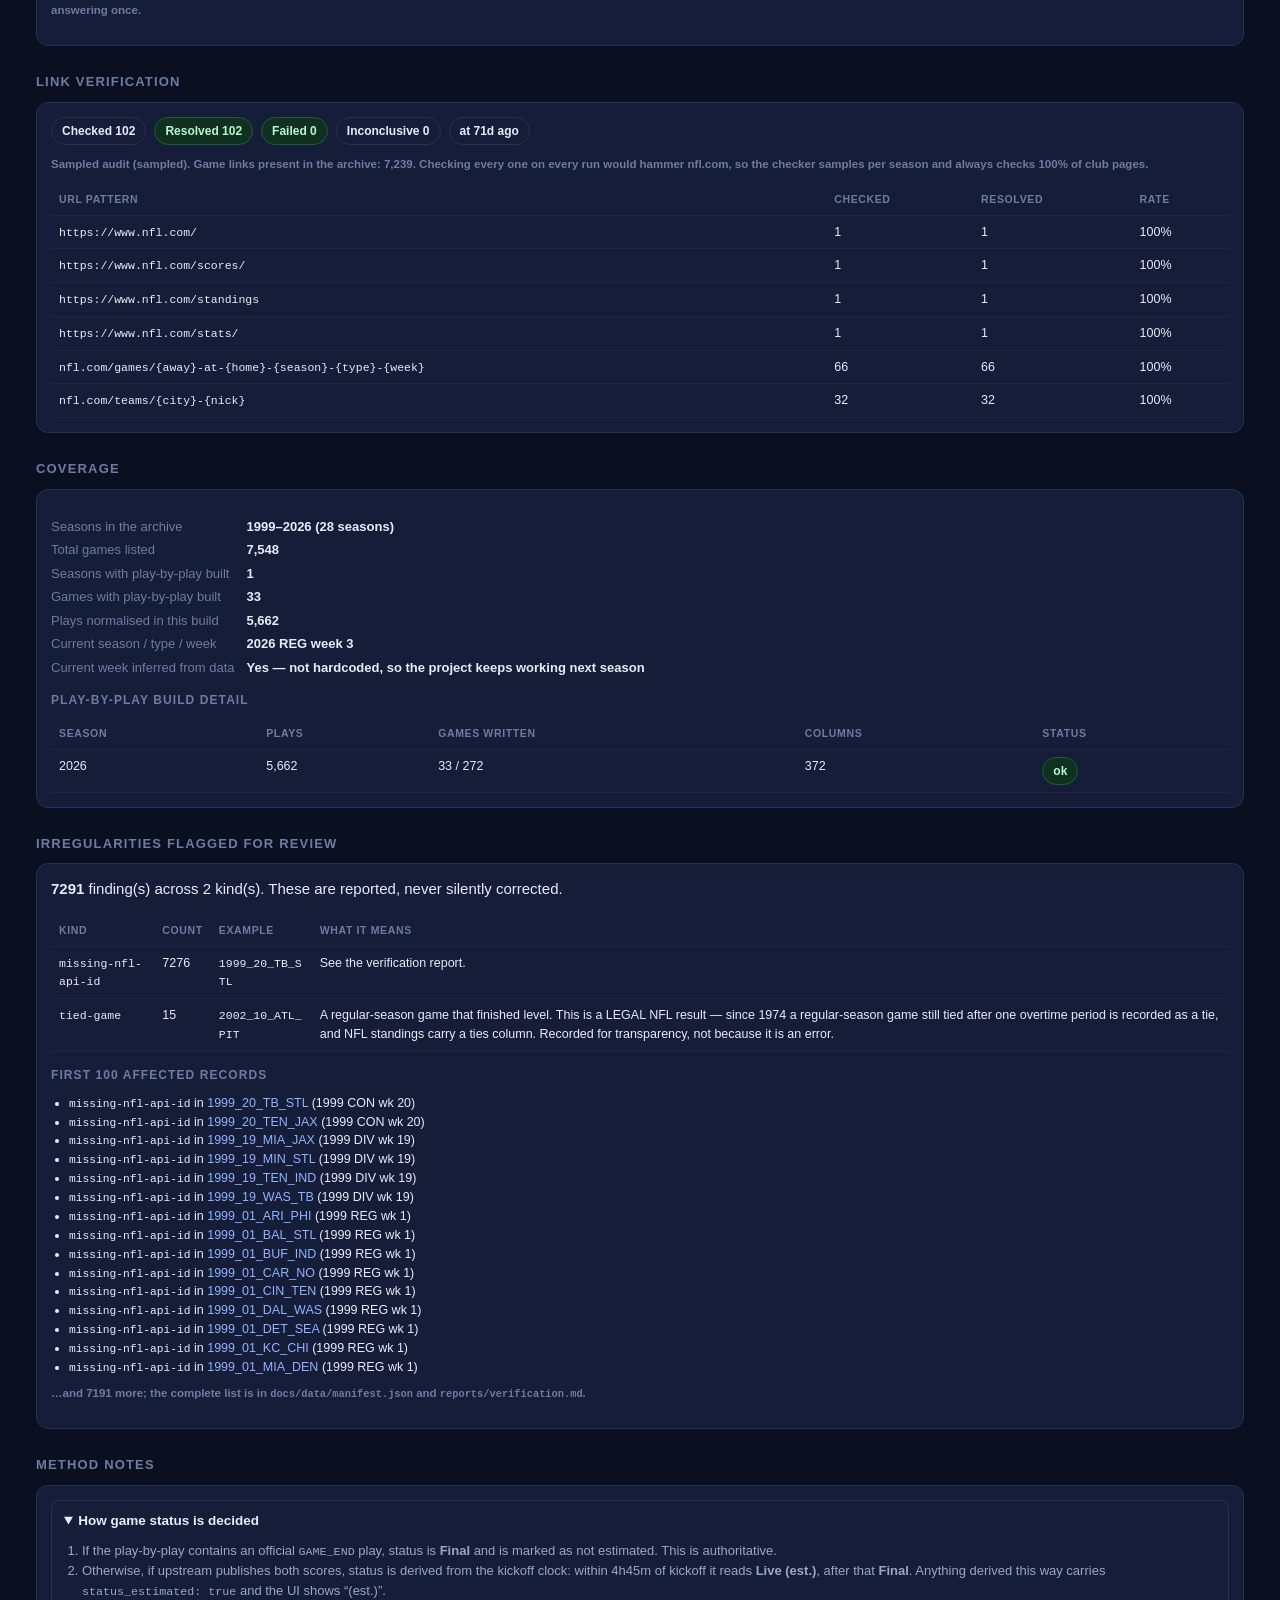
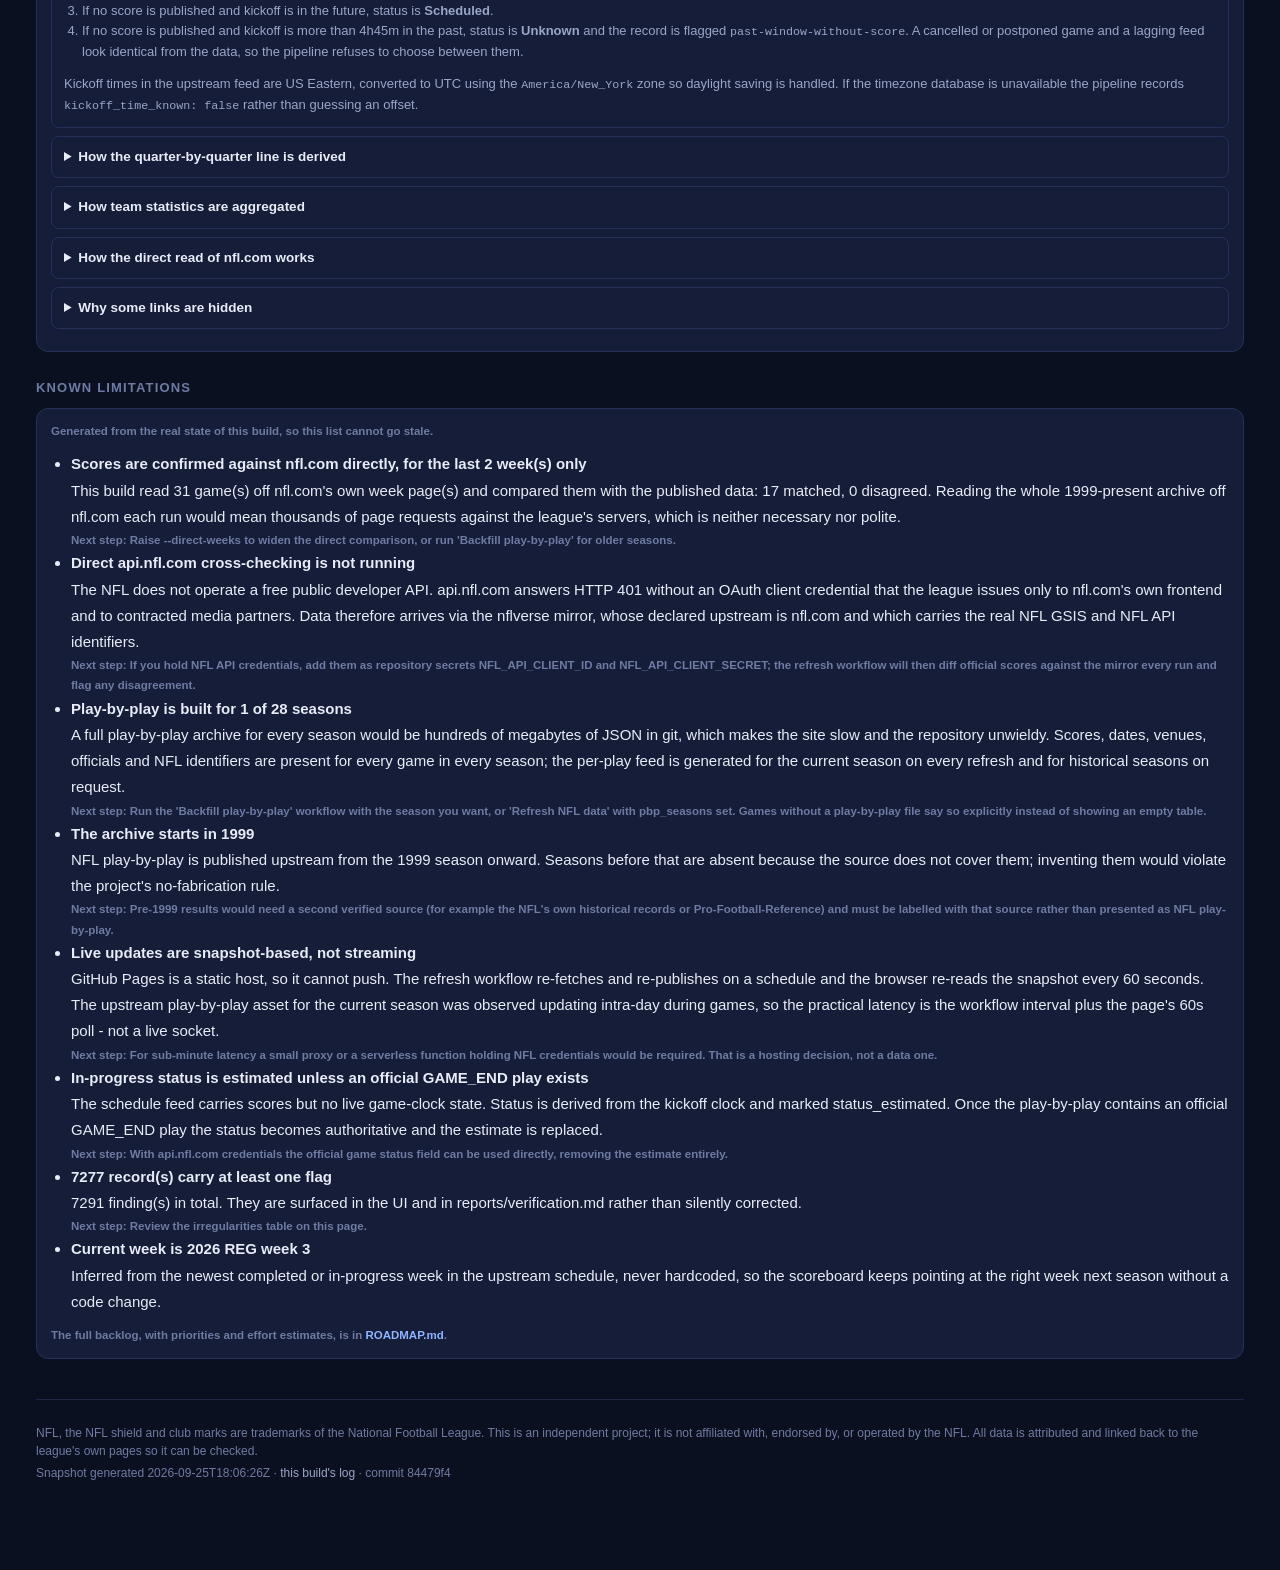
==== commit 51879cfa: "fix(link-check): bound the audit by wall clock, and never present a partial audit as clean Adding th" ====
--- a/docs/sources.html
+++ b/docs/sources.html
@@ -60,8 +60,15 @@
       <li><strong>api.nfl.com</strong> &mdash; the NFL's own API, the service that powers nfl.com.
         It answers <span class="mono">HTTP 401</span> without an OAuth token the league issues to
         nfl.com and to contracted partners.</li>
-      <li><strong>nfl.com</strong> &mdash; the official public site: game center pages,
-        play-by-play, box scores and the downloadable Game Book PDF.</li>
+      <li><strong>nfl.com, read directly</strong> &mdash; the official public site. Two parts
+        of it are read by this pipeline itself, with no credentials and no intermediary:
+        the week page at
+        <span class="mono">/schedules/{season}/by-week/{week}</span>, whose game tiles
+        carry the league's own score and status (published under
+        <span class="mono">docs/data/official/</span> and diffed against everything here),
+        and the league's <strong>Game Book PDF</strong> at
+        <span class="mono">/image/upload/gamecenter/{nfl_api_id}.pdf</span>, linked on every
+        game page whose NFL game UUID is known.</li>
       <li><strong>nflverse</strong> &mdash; a mirror that scrapes nfl.com. The R package
         <span class="mono">{nflfastR}</span> is documented on
         <a href="https://cran.r-project.org/web/packages/nflfastR/refman/nflfastR.html" rel="noopener noreferrer external">CRAN</a>
@@ -94,9 +101,25 @@
       <li>That page's <em>Download Game Book (PDF)</em> link is
         <span class="mono">static.www.nfl.com/image/upload/&hellip;/gamecenter/<strong>a9a87603-4feb-11f1-abca-2c54536568a9</strong>.pdf</span>.</li>
     </ul>
-    <p style="margin-bottom:0">The league's own Game Book is keyed by exactly the UUID the mirror
-      reports, so the linkage is genuine and every record here can be traced to an official NFL
-      document.</p>
+    <ul style="margin-top:0">
+      <li>That verified UUID is now used: the Game Book is also served
+        <em>without</em> its Cloudinary version stamp, so this pipeline builds the URL itself
+        and links it on the game page. Fetched on 2026-09-25, it returned the NFL's own
+        document &mdash; quarter line AZ 7/6/3/10 = 26 and LAC 7/0/7/0 = 14, the eight official
+        scoring plays, and the final individual statistics, all matching this project's record
+        for that game.</li>
+      <li><strong>One identifier is not what its name suggests.</strong> The schedule feed's
+        <span class="mono">nfl_detail_id</span> is <em>not</em> the NFL API game UUID, and it
+        does not key the Game Book. 2021_01_DAL_TB reports
+        <span class="mono">10160000-0585-0395-7f87-0c3334b38e2e</span> while its official page
+        links <span class="mono">c5722300-b37c-11eb-9617-afa9727fab42.pdf</span>; 2021_01_JAX_HOU
+        likewise. Building a link from that column produced URLs that cannot work, so it is
+        stored under its own name and never used to build one. The whole finding is published
+        below with its evidence.</li>
+    </ul>
+    <p style="margin-bottom:0">The league's own Game Book is keyed by exactly the UUID the
+      play-by-play feed reports, so the linkage is genuine and every record here can be traced
+      to an official NFL document.</p>
   </section>
 
   <h2 class="section-title" id="caveats">Corrections to the upstream data</h2>
@@ -188,6 +211,17 @@
         <span class="mono">&mdash;</span>.</div>
     </details>
     <details class="detail">
+      <summary>How the direct read of nfl.com works</summary>
+      <div>The pipeline fetches <span class="mono">nfl.com/schedules/{season}/by-week/{week}</span>
+        for the most recent weeks and reads the score and status nfl.com prints for each game.
+        Two passes run over the page: every game link with the most informative accessible name
+        near it, then every canonical game slug anywhere in the markup. The second pass exists
+        because the first is provably not enough &mdash; the 2026 week-3 international game
+        (Ravens at Cowboys, Rio de Janeiro) is rendered differently and was missed, so that
+        week's slate came back one game short. A page the league renders in a different
+        template must never quietly shrink the comparison.</div>
+    </details>
+    <details class="detail">
       <summary>Why some links are hidden</summary>
       <div><span class="mono">pipeline/verify_links.py</span> fetches the nfl.com URLs this project
         constructs and records the real HTTP outcome. A link that did not resolve is hidden and
